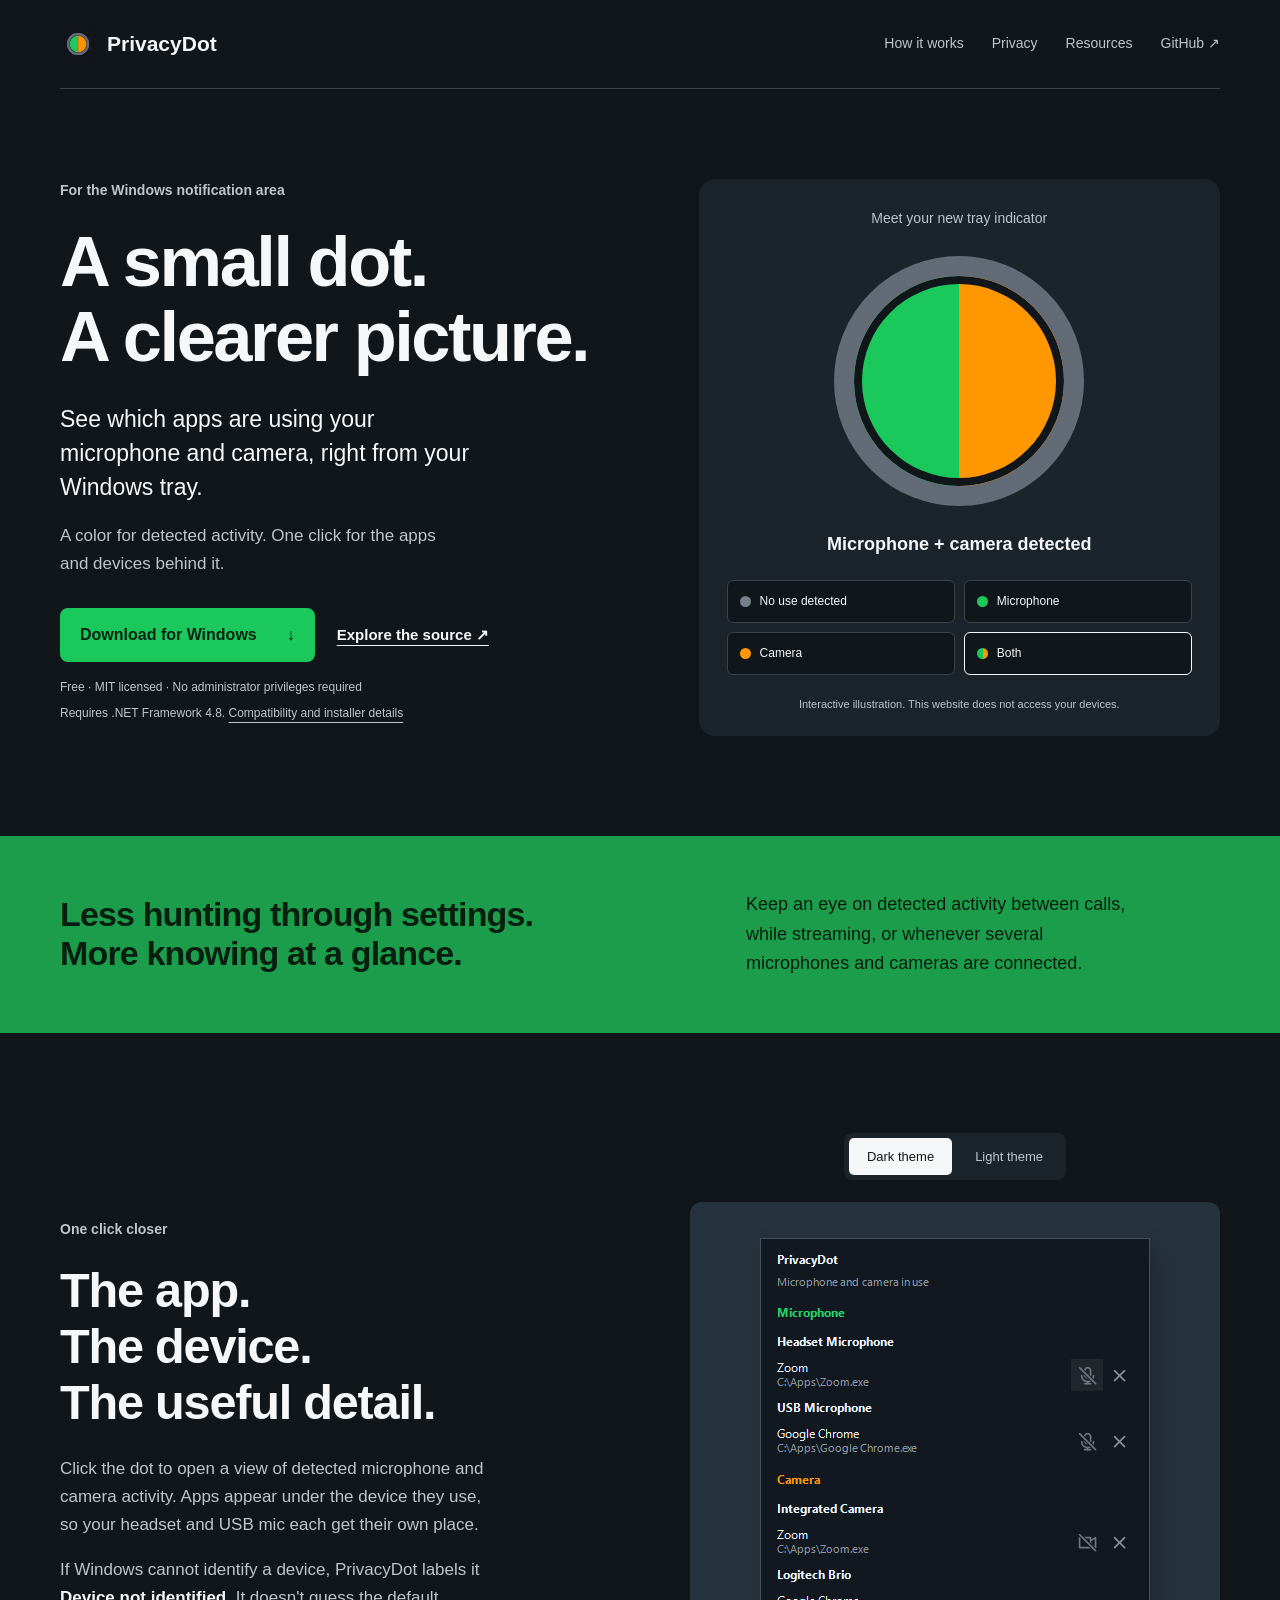
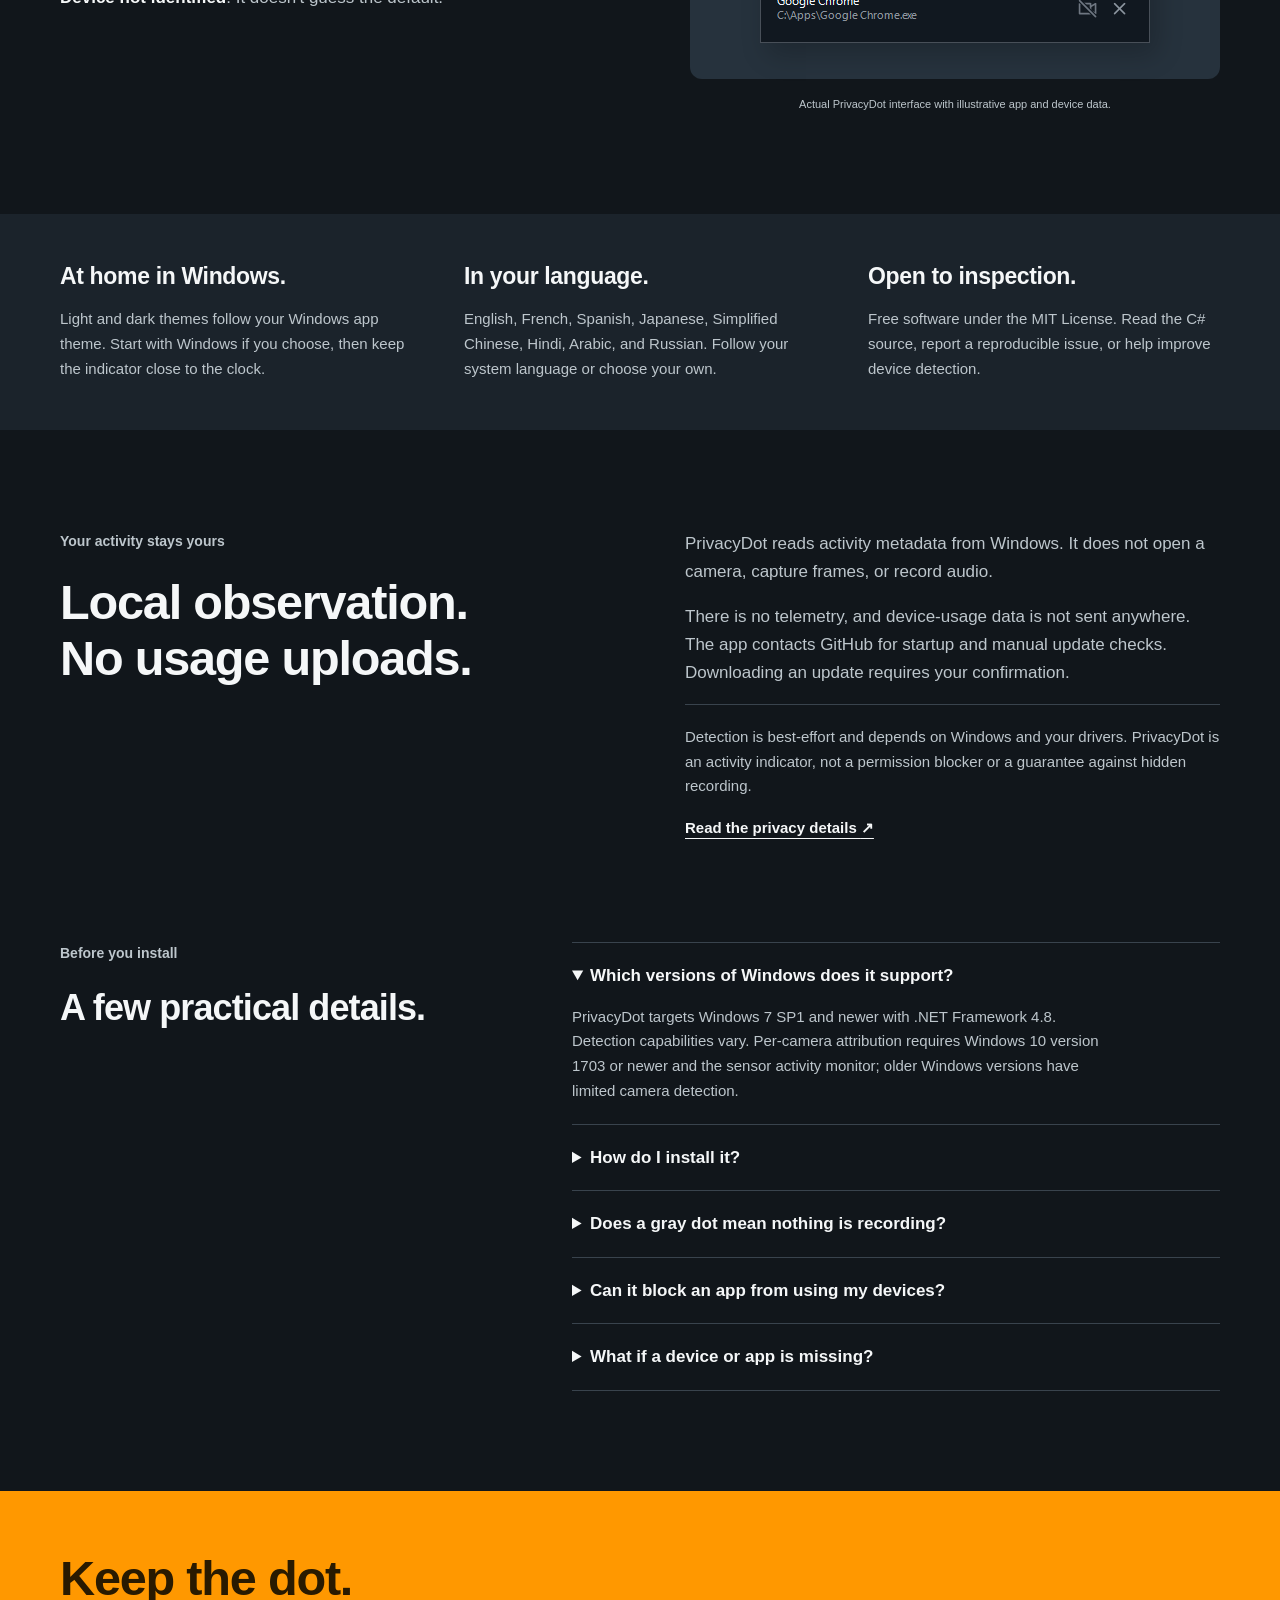
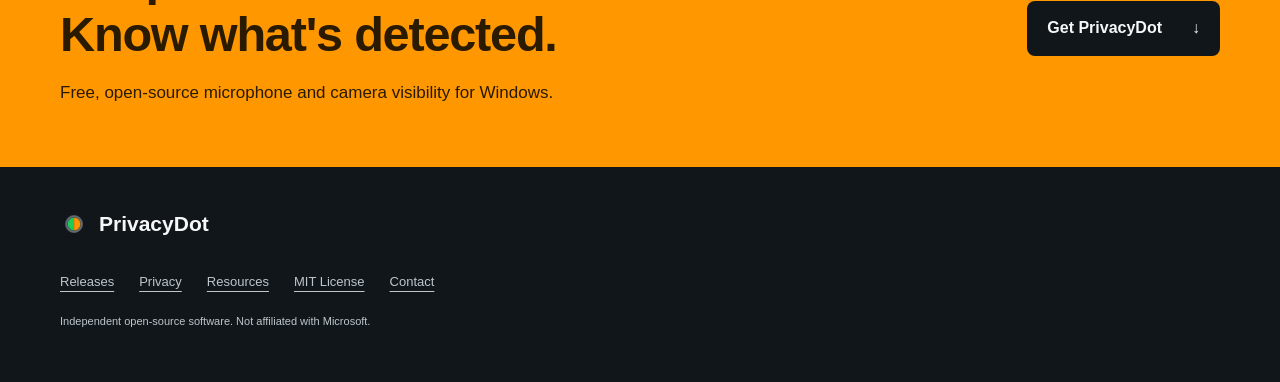
==== docs/index.html @ 28bb625c "Build PrivacyDot launch website and marketing kit" ====
<!doctype html>
<!-- THESIS: An activity indicator should explain itself in a glance.
OWN-WORLD: Existing PrivacyDot green/orange signals, charcoal UI, and clear Windows typography.
STORY: Understand the dot, inspect real interface examples, read privacy limits, download.
FIRST VIEWPORT: Large left headline and download action; an interactive signal demonstration at right.
FORM: Product demonstration extending the existing app identity; no new brand identity. -->
<html lang="en">
<head>
  <meta charset="utf-8">
  <meta name="viewport" content="width=device-width, initial-scale=1">
  <meta name="theme-color" content="#11161b">
  <title>PrivacyDot — Microphone & camera activity in your Windows tray</title>
  <meta name="description" content="See detected microphone and camera activity in the Windows tray. Click for apps grouped by device. Free, open source, and no telemetry.">
  <link rel="canonical" href="https://farflashgroup.github.io/PrivacyDot/">
  <meta property="og:type" content="website">
  <meta property="og:title" content="PrivacyDot — A small dot. A clearer picture.">
  <meta property="og:description" content="See detected microphone and camera activity in your Windows tray. Free and open source.">
  <meta property="og:url" content="https://farflashgroup.github.io/PrivacyDot/">
  <meta property="og:image" content="https://farflashgroup.github.io/PrivacyDot/assets/privacydot-social.png">
  <meta property="og:image:width" content="1200">
  <meta property="og:image:height" content="630">
  <meta name="twitter:card" content="summary_large_image">
  <link rel="icon" href="assets/privacydot-logo.png" type="image/png">
  <link rel="stylesheet" href="styles.css">
  <script type="application/ld+json">{"@context":"https://schema.org","@type":"SoftwareApplication","name":"PrivacyDot","url":"https://farflashgroup.github.io/PrivacyDot/","operatingSystem":"Windows","applicationCategory":"UtilitiesApplication","description":"Windows tray indicator for detected microphone and camera activity, with apps grouped by device.","downloadUrl":"https://github.com/farflashgroup/PrivacyDot/releases/latest","softwareRequirements":".NET Framework 4.8. Detection capabilities vary with Windows version and drivers.","license":"https://github.com/farflashgroup/PrivacyDot/blob/main/LICENSE","isAccessibleForFree":true,"offers":{"@type":"Offer","price":"0","priceCurrency":"USD"},"codeRepository":"https://github.com/farflashgroup/PrivacyDot","inLanguage":["en","fr","es","ja","zh-Hans","hi","ar","ru"]}</script>
</head>
<body>
  <a class="skip" href="#main">Skip to content</a>
  <header class="site-header wrap">
    <a class="brand" href="./" aria-label="PrivacyDot home"><img src="assets/privacydot-logo.png" alt="" width="36" height="36">PrivacyDot</a>
    <nav aria-label="Main navigation"><a href="#how-it-works">How it works</a><a href="#privacy">Privacy</a><a href="press.html">Resources</a><a href="https://github.com/farflashgroup/PrivacyDot">GitHub <span aria-hidden="true">↗</span></a></nav>
  </header>
  <main id="main">
    <section class="hero wrap">
      <div class="hero-copy">
        <p class="kicker">For the Windows notification area</p>
        <h1>A small dot.<br>A clearer picture.</h1>
        <p class="lead">See which apps are using your microphone and camera, right from your Windows tray.</p>
        <p class="hero-detail">A color for detected activity. One click for the apps and devices behind it.</p>
        <div class="actions"><a class="button primary" href="https://github.com/farflashgroup/PrivacyDot/releases/latest/download/PrivacyDotSetup.exe">Download for Windows <span aria-hidden="true">↓</span></a><a class="text-link" href="https://github.com/farflashgroup/PrivacyDot">Explore the source <span aria-hidden="true">↗</span></a></div>
        <p class="install-note">Free · MIT licensed · No administrator privileges required</p>
        <p class="small">Requires .NET Framework 4.8. <a href="#compatibility">Compatibility and installer details</a></p>
      </div>
      <div class="signal-demo" aria-labelledby="demo-heading">
        <p class="demo-label" id="demo-heading">Meet your new tray indicator</p>
        <div class="signal-stage"><div class="signal-dot both" id="signal" aria-hidden="true"></div></div>
        <p class="signal-state" id="signal-state" aria-live="polite">Microphone + camera detected</p>
        <div class="signal-options" role="group" aria-label="Preview indicator states">
          <button type="button" data-state="idle" aria-pressed="false"><span class="mini-dot idle"></span>No use detected</button>
          <button type="button" data-state="mic" aria-pressed="false"><span class="mini-dot mic"></span>Microphone</button>
          <button type="button" data-state="camera" aria-pressed="false"><span class="mini-dot camera"></span>Camera</button>
          <button type="button" data-state="both" aria-pressed="true"><span class="mini-dot both"></span>Both</button>
        </div>
        <p class="demo-note">Interactive illustration. This website does not access your devices.</p>
      </div>
    </section>
    <section class="manifesto"><div class="wrap manifesto-inner"><h2>Less hunting through settings.<br>More knowing at a glance.</h2><p>Keep an eye on detected activity between calls, while streaming, or whenever several microphones and cameras are connected.</p></div></section>
    <section class="walkthrough wrap" id="how-it-works">
      <div class="section-intro"><p class="kicker">One click closer</p><h2>The app. <br>The device. <br>The useful detail.</h2><p>Click the dot to open a view of detected microphone and camera activity. Apps appear under the device they use, so your headset and USB mic each get their own place.</p><p>If Windows cannot identify a device, PrivacyDot labels it <strong>Device not identified</strong>. It doesn't guess the default.</p></div>
      <figure class="screenshot-figure"><div class="screenshot-toolbar" role="group" aria-label="Screenshot theme"><button type="button" data-theme="dark" aria-pressed="true">Dark theme</button><button type="button" data-theme="light" aria-pressed="false">Light theme</button></div><div class="screenshot-mat" id="screenshot-mat"><img id="app-screenshot" src="screenshots/popup-dark.png" alt="PrivacyDot dark theme popup showing illustrative detected apps grouped under Headset Microphone, USB Microphone, Integrated Camera, and Logitech Brio" width="390" height="405" loading="lazy"></div><figcaption>Actual PrivacyDot interface with illustrative app and device data.</figcaption></figure>
    </section>
    <section class="details-band"><div class="wrap detail-columns"><div><h3>At home in Windows.</h3><p>Light and dark themes follow your Windows app theme. Start with Windows if you choose, then keep the indicator close to the clock.</p></div><div><h3>In your language.</h3><p>English, French, Spanish, Japanese, Simplified Chinese, Hindi, Arabic, and Russian. Follow your system language or choose your own.</p></div><div><h3>Open to inspection.</h3><p>Free software under the MIT License. Read the C# source, report a reproducible issue, or help improve device detection.</p></div></div></section>
    <section class="privacy-section wrap" id="privacy"><div><p class="kicker">Your activity stays yours</p><h2>Local observation.<br>No usage uploads.</h2></div><div class="privacy-copy"><p>PrivacyDot reads activity metadata from Windows. It does not open a camera, capture frames, or record audio.</p><p>There is no telemetry, and device-usage data is not sent anywhere. The app contacts GitHub for startup and manual update checks. Downloading an update requires your confirmation.</p><p class="important">Detection is best-effort and depends on Windows and your drivers. PrivacyDot is an activity indicator, not a permission blocker or a guarantee against hidden recording.</p><a class="text-link" href="privacy.html">Read the privacy details <span aria-hidden="true">↗</span></a></div></section>
    <section class="faq-section wrap" id="compatibility"><div><p class="kicker">Before you install</p><h2>A few practical details.</h2></div><div class="faq-list">
      <details open><summary>Which versions of Windows does it support?</summary><p>PrivacyDot targets Windows 7 SP1 and newer with .NET Framework 4.8. Detection capabilities vary. Per-camera attribution requires Windows 10 version 1703 or newer and the sensor activity monitor; older Windows versions have limited camera detection.</p></details>
      <details><summary>How do I install it?</summary><p>Download <strong>PrivacyDotSetup.exe</strong> from the official GitHub release and run it. It installs to your local app data folder, creates Start Menu and Startup shortcuts, checks for .NET Framework 4.8, and launches the app. Administrator privileges are not required. You can change startup behavior in Settings.</p><p>The current release is unsigned and Windows may show a publisher warning. Review the source and release information before deciding to run it.</p></details>
      <details><summary>Does a gray dot mean nothing is recording?</summary><p>Gray means no microphone or camera activity was detected through the available Windows sources. It cannot prove that every capture path is inactive.</p></details>
      <details><summary>Can it block an app from using my devices?</summary><p>Temporary per-app permission revocation is not currently available. Use the app's own controls or Windows privacy settings. PrivacyDot can force quit eligible matching app processes after a second confirmation; this can close multiple windows and lose unsaved work.</p></details>
      <details><summary>What if a device or app is missing?</summary><p>Detection depends on Windows, the capture path, and the driver. Please <a href="https://github.com/farflashgroup/PrivacyDot/issues">report a reproducible issue</a> with your Windows version and device details. Remove private information before posting diagnostics.</p></details>
    </div></section>
    <section class="closing"><div class="wrap closing-inner"><div><h2>Keep the dot.<br>Know what's detected.</h2><p>Free, open-source microphone and camera visibility for Windows.</p></div><a class="button primary" href="https://github.com/farflashgroup/PrivacyDot/releases/latest/download/PrivacyDotSetup.exe">Get PrivacyDot <span aria-hidden="true">↓</span></a></div></section>
  </main>
  <footer class="wrap site-footer"><a class="brand" href="./"><img src="assets/privacydot-logo.png" alt="" width="28" height="28">PrivacyDot</a><div><a href="https://github.com/farflashgroup/PrivacyDot/releases">Releases</a><a href="privacy.html">Privacy</a><a href="press.html">Resources</a><a href="https://github.com/farflashgroup/PrivacyDot/blob/main/LICENSE">MIT License</a><a href="mailto:privacydot@farflash.com">Contact</a></div><p>Independent open-source software. Not affiliated with Microsoft.</p></footer>
  <script src="site.js" defer></script>
</body>
</html>
---- docs/styles.css ----
:root{color-scheme:dark;--ink:#f5f7f8;--muted:#bdc6cc;--bg:#11161b;--panel:#1b232b;--line:#39434d;--green:#1ac85b;--orange:#ff9800;--quiet:#75808c;--width:1160px}*{box-sizing:border-box}html{scroll-behavior:smooth;scroll-padding-top:32px}body{margin:0;background:var(--bg);color:var(--ink);font-family:"Segoe UI",Arial,sans-serif;font-size:17px;line-height:1.65}a{color:inherit;text-underline-offset:5px}button,a{-webkit-tap-highlight-color:transparent}button{font:inherit}button,a.button{cursor:pointer}button:focus-visible,a:focus-visible,summary:focus-visible{outline:3px solid var(--orange);outline-offset:5px}img{max-width:100%;height:auto}.wrap{width:min(calc(100% - 80px),var(--width));margin-inline:auto}.skip{position:absolute;left:20px;top:-80px;padding:12px;background:var(--ink);color:var(--bg);z-index:10}.skip:focus{top:8px}.site-header{display:flex;align-items:center;justify-content:space-between;padding-block:26px;border-bottom:1px solid var(--line);gap:28px}.brand{display:inline-flex;align-items:center;gap:11px;text-decoration:none;font-weight:700;font-size:21px;white-space:nowrap}.brand img{display:block}.site-header nav{display:flex;gap:28px;font-size:14px;flex-wrap:wrap}.site-header nav a{text-decoration:none;color:var(--muted)}.site-header nav a:hover{color:var(--ink)}.hero{display:grid;grid-template-columns:1.1fr 1fr;align-items:center;gap:65px;padding-block:90px 100px}.kicker{font-size:14px;color:var(--muted);font-weight:600;margin:0 0 22px}h1,h2,h3,p{margin-top:0}h1{font-size:clamp(44px,5.5vw,73px);line-height:1.07;font-weight:650;letter-spacing:-.035em;margin-bottom:27px;text-wrap:balance}h2{font-size:clamp(32px,3.8vw,49px);line-height:1.15;font-weight:600;letter-spacing:-.025em;text-wrap:balance;margin-bottom:24px}h3{font-size:23px;line-height:1.3;letter-spacing:-.015em;font-weight:600;margin-bottom:16px}.lead{font-size:23px;line-height:1.48;max-width:32ch;margin-bottom:18px}.hero-detail{color:var(--muted);max-width:42ch;margin-bottom:30px}.actions{display:flex;align-items:center;gap:22px;flex-wrap:wrap}.button{display:inline-flex;align-items:center;justify-content:space-between;gap:30px;min-height:52px;padding:14px 20px;border-radius:8px;text-decoration:none;font-weight:700;font-size:16px}.primary{background:var(--green);color:#092313}.primary:hover{background:#42dd7a}.text-link{font-size:15px;font-weight:600}.install-note{font-size:12px;color:var(--muted);margin:16px 0 6px}.small{font-size:12px;color:var(--muted)}.signal-demo{padding:28px 28px 22px;background:var(--panel);border-radius:16px;text-align:center}.demo-label{color:var(--muted);font-size:14px}.signal-stage{display:grid;place-items:center;padding:12px 0 24px}.signal-dot{width:min(21vw,250px);aspect-ratio:1;border:20px solid #636c76;border-radius:50%;box-shadow:inset 0 0 0 8px var(--bg);transition:background-color .2s ease-out}.idle{background:#75808c}.mic{background:var(--green)}.camera{background:var(--orange)}.both{background:linear-gradient(90deg,var(--green) 50%,var(--orange) 50%)}.signal-state{font-size:18px;font-weight:600;min-height:30px;margin-bottom:20px}.signal-options{display:grid;grid-template-columns:1fr 1fr;gap:9px}.signal-options button{display:flex;align-items:center;gap:9px;min-height:43px;padding:9px 12px;color:var(--ink);background:var(--bg);border:1px solid var(--line);border-radius:6px;font-size:12px;text-align:left}.signal-options button[aria-pressed=true]{border-color:var(--ink)}.signal-options button:hover{background:#29333d}.mini-dot{width:11px;height:11px;border-radius:50%;flex-shrink:0}.demo-note{font-size:11px;color:var(--muted);margin:20px 0 0}.manifesto{background:#1b9d4b;color:#081e10}.manifesto-inner{display:grid;grid-template-columns:1.3fr 1fr;gap:70px;align-items:center;padding-block:54px}.manifesto h2{font-size:34px;margin-bottom:0}.manifesto p{max-width:38ch;margin-bottom:0;font-size:18px}.walkthrough{display:grid;grid-template-columns:1fr 1fr;align-items:center;gap:100px;padding-block:100px}.section-intro{max-width:45ch}.section-intro p:not(.kicker){color:var(--muted)}.section-intro strong{color:var(--ink);font-weight:600}.screenshot-figure{margin:0;text-align:center}.screenshot-toolbar{display:inline-flex;gap:5px;margin-bottom:22px;background:var(--panel);padding:5px;border-radius:8px}.screenshot-toolbar button{background:transparent;border:0;color:var(--muted);padding:8px 18px;border-radius:5px;font-size:13px}.screenshot-toolbar button[aria-pressed=true]{background:var(--ink);color:var(--bg)}.screenshot-mat{background:#26323d;padding:36px;border-radius:12px}.screenshot-mat.light{background:#dae1e6}.screenshot-mat img{display:block;margin:auto;width:390px;box-shadow:7px 12px 25px #0003}figcaption{font-size:11px;color:var(--muted);margin-top:16px}.details-band{background:var(--panel)}.detail-columns{display:grid;grid-template-columns:repeat(3,1fr);gap:52px;padding-block:48px}.detail-columns p{font-size:15px;color:var(--muted);margin-bottom:0}.privacy-section{display:grid;grid-template-columns:1fr 1fr;gap:90px;padding-block:100px}.privacy-copy{color:var(--muted)}.privacy-copy .important{font-size:15px;padding-top:20px;border-top:1px solid var(--line)}.privacy-copy .text-link{color:var(--ink)}.faq-section{display:grid;grid-template-columns:.8fr 1.2fr;gap:80px;padding-bottom:100px}.faq-section h2{font-size:36px}.faq-list details{border-top:1px solid var(--line);padding-block:20px}.faq-list details:last-child{border-bottom:1px solid var(--line)}summary{cursor:pointer;font-weight:600;line-height:1.5;padding-right:16px}details p{color:var(--muted);font-size:15px;margin:16px 0 0;max-width:65ch}.closing{background:var(--orange);color:#291a00}.closing-inner{display:flex;align-items:center;justify-content:space-between;gap:40px;padding-block:60px}.closing h2{margin-bottom:16px}.closing p{margin-bottom:0}.closing .primary{background:var(--bg);color:var(--ink);white-space:nowrap}.closing .primary:hover{background:#2c3842}.site-footer{padding-block:40px}.site-footer>div{display:flex;gap:25px;flex-wrap:wrap;font-size:13px;margin-top:24px;color:var(--muted)}.site-footer>p{font-size:11px;margin-top:20px;color:var(--muted)}.reading{max-width:840px;padding-block:64px}.reading h1{font-size:clamp(40px,5vw,62px)}.reading h2{font-size:28px;margin-top:52px;margin-bottom:18px}.reading p,.reading li{color:var(--muted);max-width:70ch}.reading li{margin-bottom:10px}.reading .lead{font-size:21px}.resource-list{list-style:none;padding:0}.resource-list li{padding:15px 0;border-bottom:1px solid var(--line)}.resource-list a{color:var(--ink)}.facts{border-collapse:collapse;width:100%;font-size:15px}.facts th,.facts td{padding:13px 12px;text-align:left;border-bottom:1px solid var(--line);vertical-align:top}.facts th{width:160px;color:var(--ink)}.facts td{color:var(--muted);overflow-wrap:anywhere}.resource-image{display:block;max-width:220px;margin:24px 0}.status-note{font-size:14px;color:var(--muted)}@media(max-width:950px){.wrap{width:min(calc(100% - 48px),var(--width))}.hero{gap:30px;padding-block:65px}.actions{gap:18px}.button{gap:20px}.lead{font-size:20px}.signal-demo{padding:22px 18px}.signal-dot{border-width:16px;width:220px}.signal-options{grid-template-columns:1fr}.signal-options button{min-height:38px}.walkthrough{gap:40px}.screenshot-mat{padding:20px}.privacy-section,.faq-section{gap:40px}.manifesto-inner{gap:40px}.detail-columns{gap:30px}}@media(max-width:650px){.wrap{width:calc(100% - 40px)}.site-header{align-items:flex-start;padding-block:20px;gap:20px}.brand{font-size:18px;gap:8px}.brand img{width:29px}.site-header nav{gap:9px 16px;justify-content:flex-end;font-size:12px;max-width:180px}.hero{grid-template-columns:1fr;padding-block:48px;gap:38px}h1{font-size:48px;max-width:12ch}.hero-copy .lead{font-size:21px;max-width:30ch}.hero-detail{font-size:16px}.signal-demo{padding:25px 22px}.signal-dot{width:190px}.signal-options{grid-template-columns:1fr 1fr}.signal-options button{font-size:11px}.signal-state{font-size:17px}.manifesto-inner,.walkthrough,.privacy-section,.faq-section{grid-template-columns:1fr;gap:30px}.manifesto-inner{padding-block:38px}.manifesto h2{font-size:29px}.manifesto p{font-size:16px}.walkthrough{padding-block:58px}.walkthrough h2 br{display:none}.walkthrough h2{max-width:12ch}.screenshot-mat{padding:22px}.detail-columns{grid-template-columns:1fr;gap:30px;padding-block:38px}.detail-columns p{max-width:50ch}.privacy-section{padding-block:58px;gap:12px}.privacy-section h2{font-size:34px}.faq-section{padding-bottom:58px;gap:12px}.faq-section h2{font-size:32px}.closing-inner{display:block;padding-block:42px}.closing-inner .button{margin-top:26px}.closing p{font-size:16px}.site-footer>div{gap:15px 22px}.reading{padding-block:44px}.facts th{width:105px}.facts th,.facts td{padding:12px 7px}}@media(prefers-reduced-motion:reduce){html{scroll-behavior:auto}*,*::before,*::after{transition:none!important;animation:none!important}}
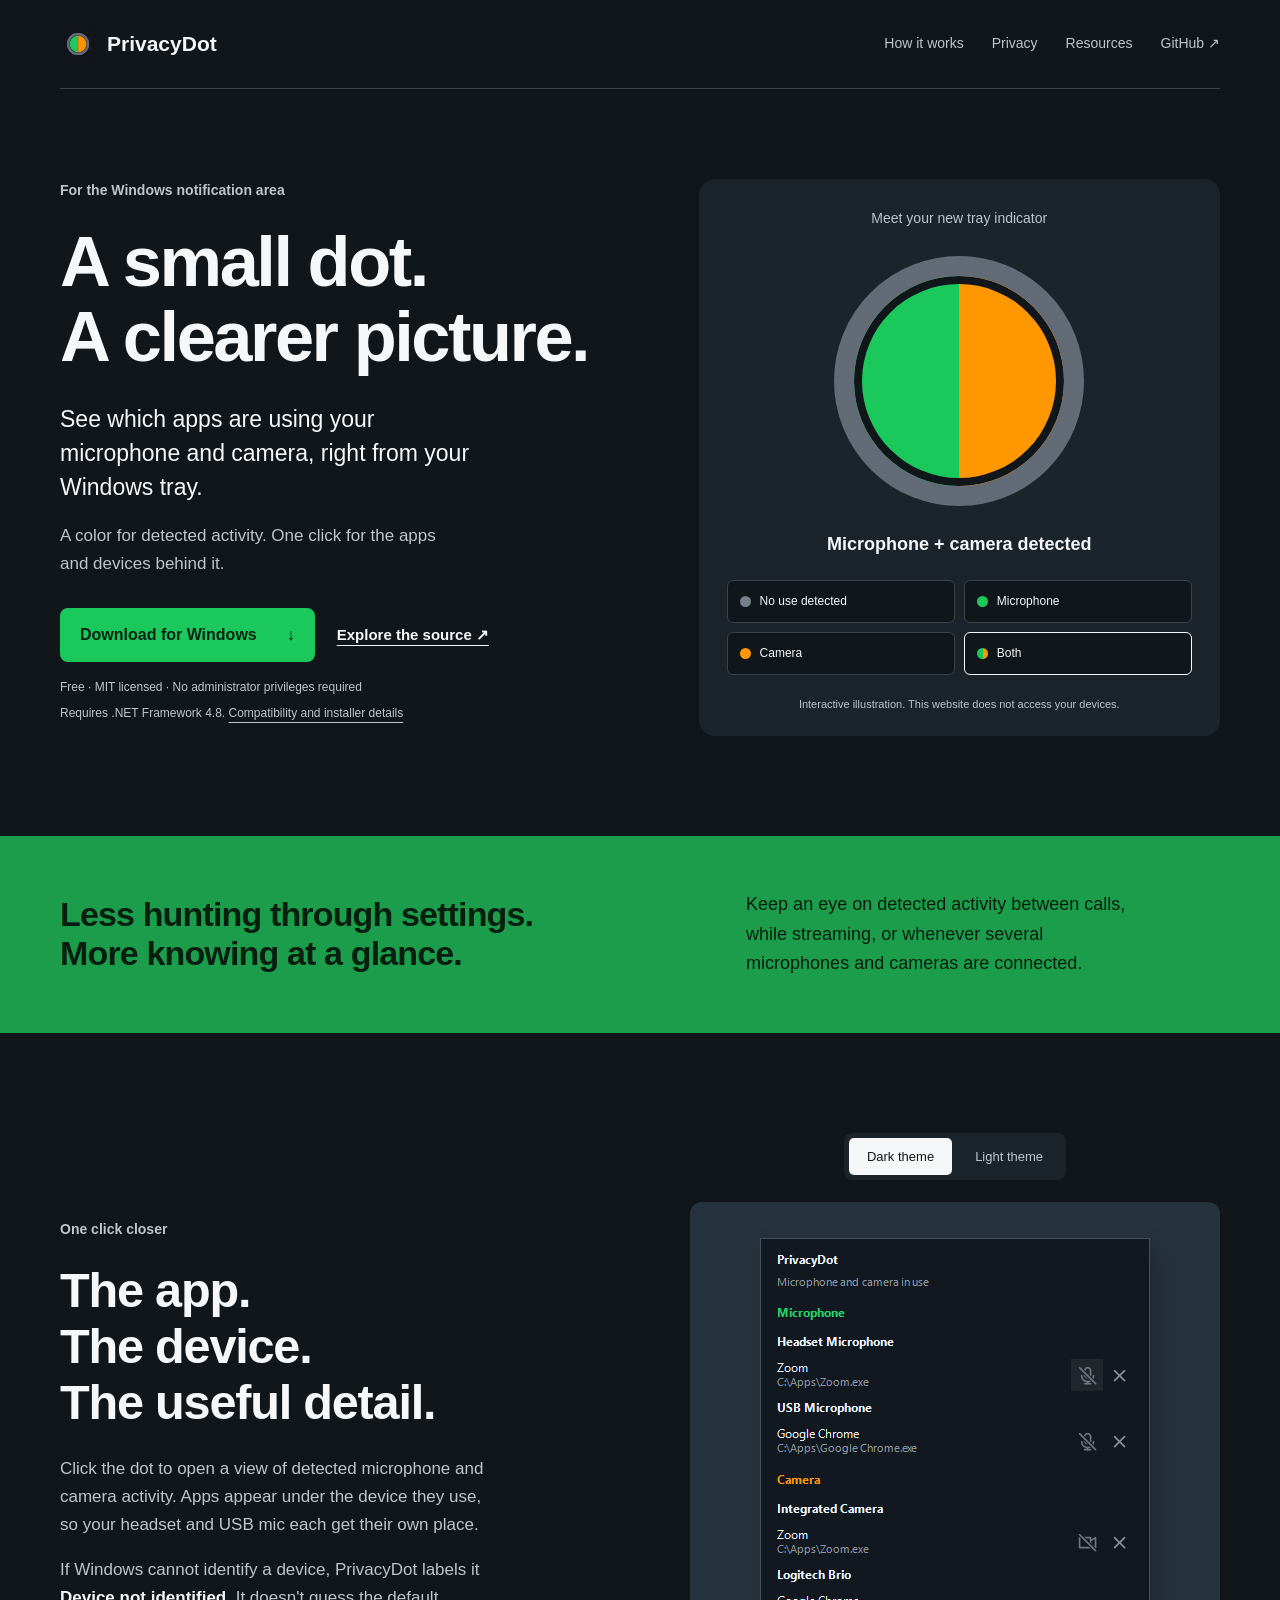
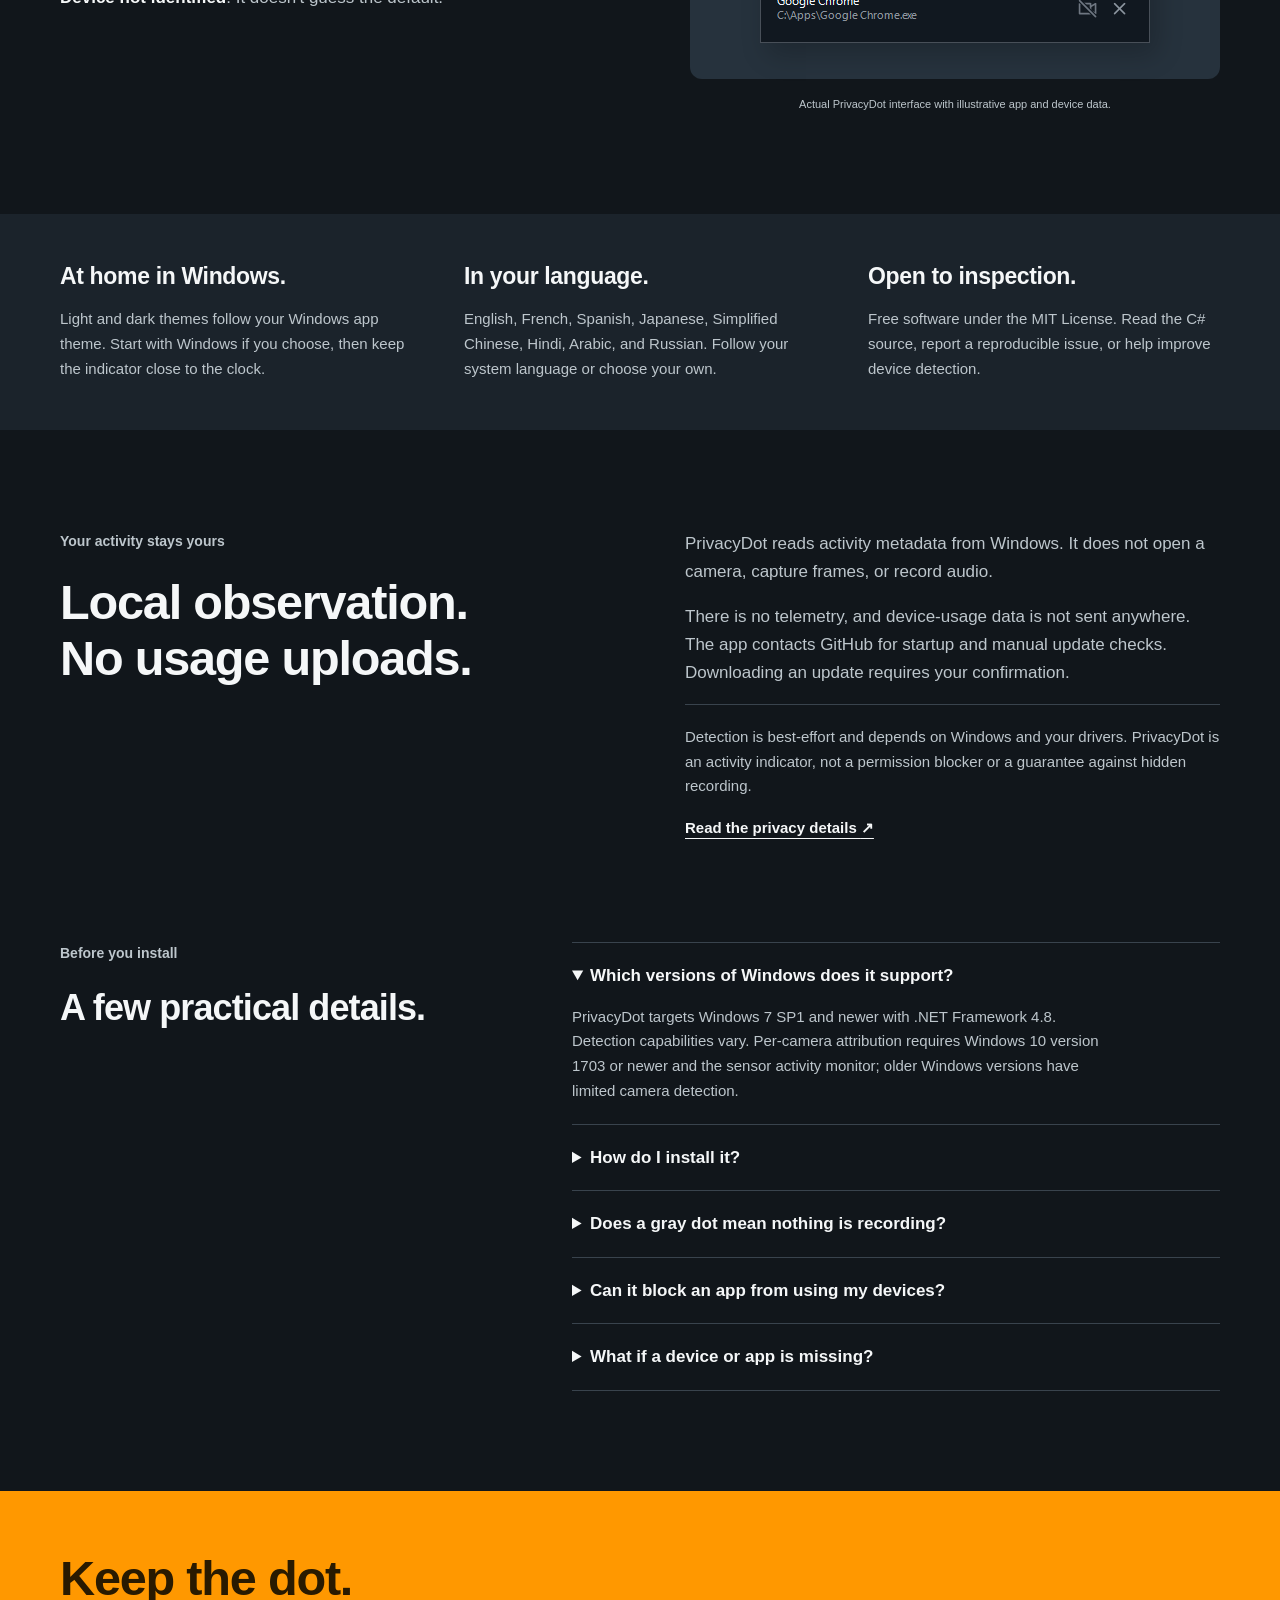
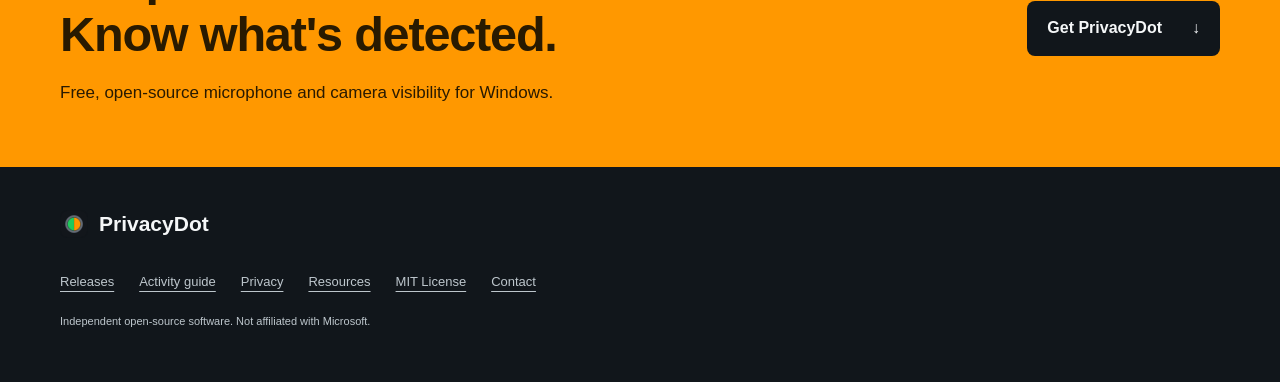
==== commit cb0b6cef: "Publish activity guide and record marketing submissions" ====
--- a/docs/index.html
+++ b/docs/index.html
@@ -11,18 +11,18 @@
   <meta name="theme-color" content="#11161b">
   <title>PrivacyDot — Microphone & camera activity in your Windows tray</title>
   <meta name="description" content="See detected microphone and camera activity in the Windows tray. Click for apps grouped by device. Free, open source, and no telemetry.">
-  <link rel="canonical" href="https://farflashgroup.github.io/PrivacyDot/">
+  <link rel="canonical" href="https://privacydot.farflash.com/">
   <meta property="og:type" content="website">
   <meta property="og:title" content="PrivacyDot — A small dot. A clearer picture.">
   <meta property="og:description" content="See detected microphone and camera activity in your Windows tray. Free and open source.">
-  <meta property="og:url" content="https://farflashgroup.github.io/PrivacyDot/">
-  <meta property="og:image" content="https://farflashgroup.github.io/PrivacyDot/assets/privacydot-social.png">
+  <meta property="og:url" content="https://privacydot.farflash.com/">
+  <meta property="og:image" content="https://privacydot.farflash.com/assets/privacydot-social.png">
   <meta property="og:image:width" content="1200">
   <meta property="og:image:height" content="630">
   <meta name="twitter:card" content="summary_large_image">
   <link rel="icon" href="assets/privacydot-logo.png" type="image/png">
   <link rel="stylesheet" href="styles.css">
-  <script type="application/ld+json">{"@context":"https://schema.org","@type":"SoftwareApplication","name":"PrivacyDot","url":"https://farflashgroup.github.io/PrivacyDot/","operatingSystem":"Windows","applicationCategory":"UtilitiesApplication","description":"Windows tray indicator for detected microphone and camera activity, with apps grouped by device.","downloadUrl":"https://github.com/farflashgroup/PrivacyDot/releases/latest","softwareRequirements":".NET Framework 4.8. Detection capabilities vary with Windows version and drivers.","license":"https://github.com/farflashgroup/PrivacyDot/blob/main/LICENSE","isAccessibleForFree":true,"offers":{"@type":"Offer","price":"0","priceCurrency":"USD"},"codeRepository":"https://github.com/farflashgroup/PrivacyDot","inLanguage":["en","fr","es","ja","zh-Hans","hi","ar","ru"]}</script>
+  <script type="application/ld+json">{"@context":"https://schema.org","@type":"SoftwareApplication","name":"PrivacyDot","url":"https://privacydot.farflash.com/","operatingSystem":"Windows","applicationCategory":"UtilitiesApplication","description":"Windows tray indicator for detected microphone and camera activity, with apps grouped by device.","downloadUrl":"https://github.com/farflashgroup/PrivacyDot/releases/latest","softwareRequirements":".NET Framework 4.8. Detection capabilities vary with Windows version and drivers.","license":"https://github.com/farflashgroup/PrivacyDot/blob/main/LICENSE","isAccessibleForFree":true,"offers":{"@type":"Offer","price":"0","priceCurrency":"USD"},"codeRepository":"https://github.com/farflashgroup/PrivacyDot","inLanguage":["en","fr","es","ja","zh-Hans","hi","ar","ru"]}</script>
 </head>
 <body>
   <a class="skip" href="#main">Skip to content</a>
@@ -70,7 +70,7 @@
     </div></section>
     <section class="closing"><div class="wrap closing-inner"><div><h2>Keep the dot.<br>Know what's detected.</h2><p>Free, open-source microphone and camera visibility for Windows.</p></div><a class="button primary" href="https://github.com/farflashgroup/PrivacyDot/releases/latest/download/PrivacyDotSetup.exe">Get PrivacyDot <span aria-hidden="true">↓</span></a></div></section>
   </main>
-  <footer class="wrap site-footer"><a class="brand" href="./"><img src="assets/privacydot-logo.png" alt="" width="28" height="28">PrivacyDot</a><div><a href="https://github.com/farflashgroup/PrivacyDot/releases">Releases</a><a href="privacy.html">Privacy</a><a href="press.html">Resources</a><a href="https://github.com/farflashgroup/PrivacyDot/blob/main/LICENSE">MIT License</a><a href="mailto:privacydot@farflash.com">Contact</a></div><p>Independent open-source software. Not affiliated with Microsoft.</p></footer>
+  <footer class="wrap site-footer"><a class="brand" href="./"><img src="assets/privacydot-logo.png" alt="" width="28" height="28">PrivacyDot</a><div><a href="https://github.com/farflashgroup/PrivacyDot/releases">Releases</a><a href="windows-microphone-camera-indicator.html">Activity guide</a><a href="privacy.html">Privacy</a><a href="press.html">Resources</a><a href="https://github.com/farflashgroup/PrivacyDot/blob/main/LICENSE">MIT License</a><a href="mailto:privacydot@farflash.com">Contact</a></div><p>Independent open-source software. Not affiliated with Microsoft.</p></footer>
   <script src="site.js" defer></script>
 </body>
 </html>
